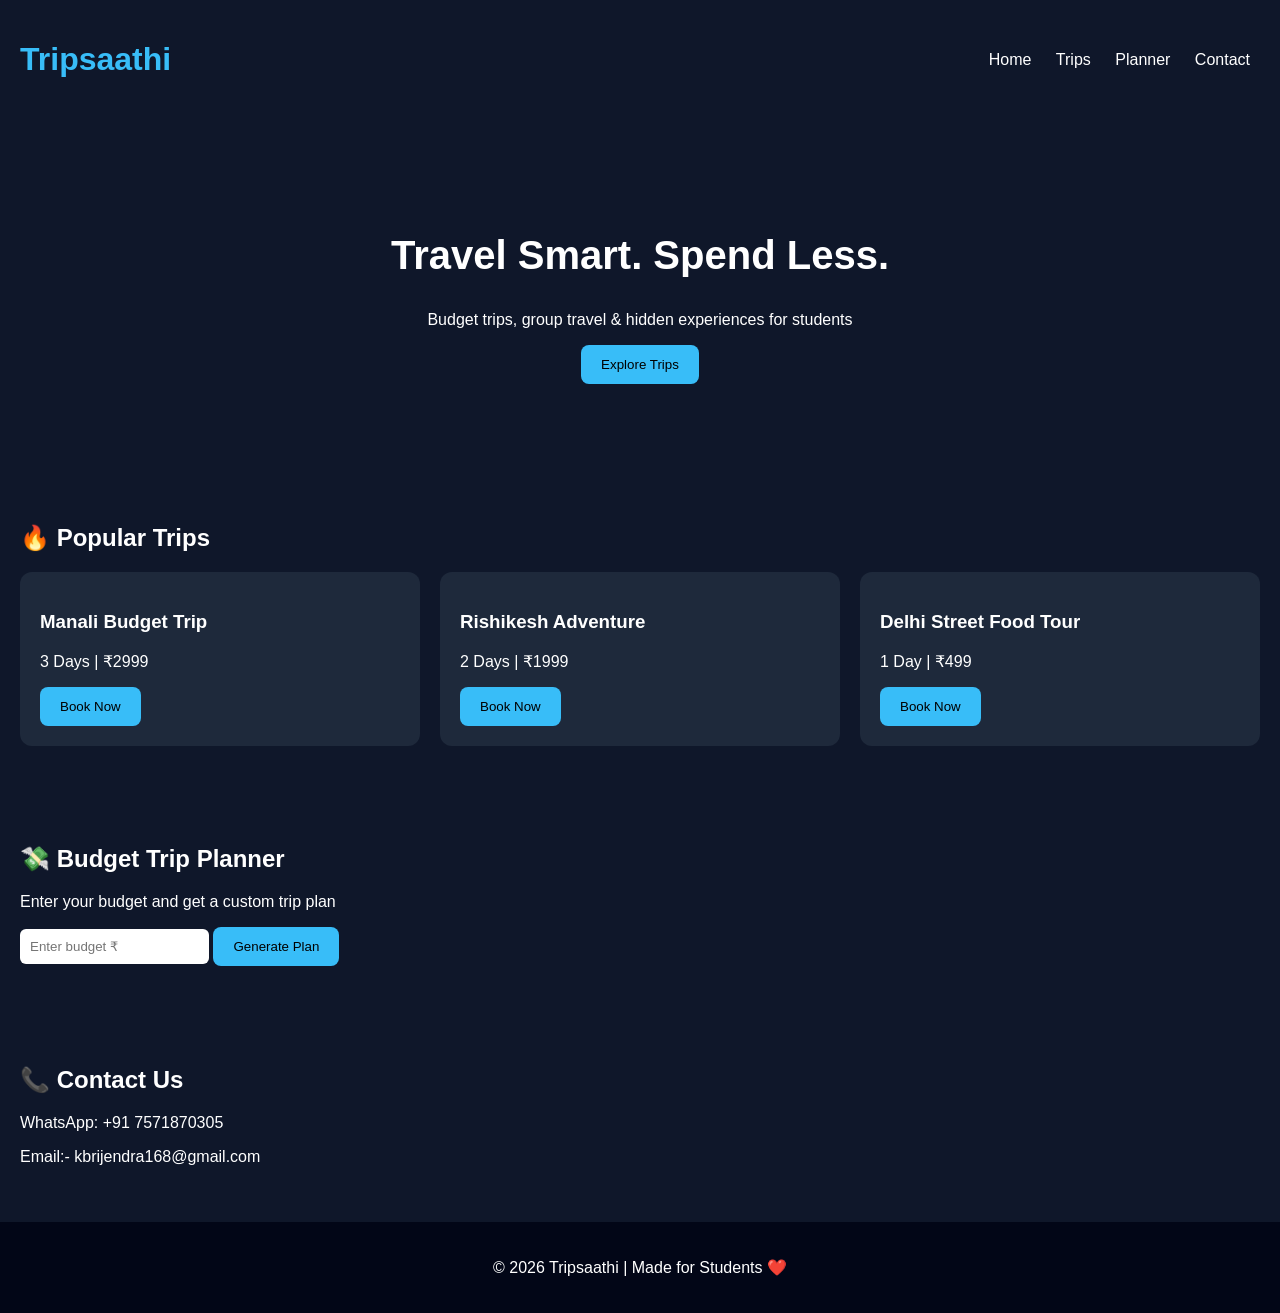
==== index.html @ 3ed3dc1b "Add files via upload" ====
<!DOCTYPE html>
<html lang="en">
<head>
  <meta charset="UTF-8">
  <meta name="viewport" content="width=device-width, initial-scale=1.0">
  <title>Tripsaathi - Travel Smart, Spend Less</title>
  <style>
    body { margin:0; font-family: Arial, sans-serif; background:#0f172a; color:white; }
    header { padding:20px; display:flex; justify-content:space-between; align-items:center; }
    header h1 { color:#38bdf8; }
    nav a { color:white; margin:0 10px; text-decoration:none; }
    .hero { text-align:center; padding:80px 20px; }
    .hero h2 { font-size:40px; }
    .btn { background:#38bdf8; padding:12px 20px; border:none; color:black; border-radius:8px; cursor:pointer; }
    .section { padding:40px 20px; }
    .cards { display:grid; grid-template-columns:repeat(auto-fit,minmax(250px,1fr)); gap:20px; }
    .card { background:#1e293b; padding:20px; border-radius:12px; }
    footer { text-align:center; padding:20px; background:#020617; }
  </style>
</head>
<body>

<header>
  <h1>Tripsaathi</h1>
  <nav>
    <a href="#">Home</a>
    <a href="#trips">Trips</a>
    <a href="#planner">Planner</a>
    <a href="#contact">Contact</a>
  </nav>
</header>

<section class="hero">
   <h2>Travel Smart. Spend Less.</h2>
  <p>Budget trips, group travel & hidden experiences for students</p>
  <button class="btn">Explore Trips</button>
</section>

<section class="section" id="trips">
  <h2>🔥 Popular Trips</h2>
  <div class="cards">
    <div class="card">
      <h3>Manali Budget Trip</h3>
      <p>3 Days | ₹2999</p>
      <button class="btn">Book Now</button>
    </div>
    <div class="card">
      <h3>Rishikesh Adventure</h3>
      <p>2 Days | ₹1999</p>
      <button class="btn">Book Now</button>
    </div>
    <div class="card">
      <h3>Delhi Street Food Tour</h3>
      <p>1 Day | ₹499</p>
      <button class="btn">Book Now</button>
    </div>
  </div>
</section>

<section class="section" id="planner">
  <h2>💸 Budget Trip Planner</h2>
  <p>Enter your budget and get a custom trip plan</p>
  <input type="number" placeholder="Enter budget ₹" style="padding:10px;border-radius:6px;border:none;">
    <button class="btn">Generate Plan</button>
</section>

<section class="section" id="contact">
  <h2>📞 Contact Us</h2>
  <p>WhatsApp: +91 7571870305</p>
  <p>Email:- kbrijendra168@gmail.com</p>
</section>

<footer>
  <p>© 2026 Tripsaathi | Made for Students ❤️</p>
</footer>

</body>
</html>
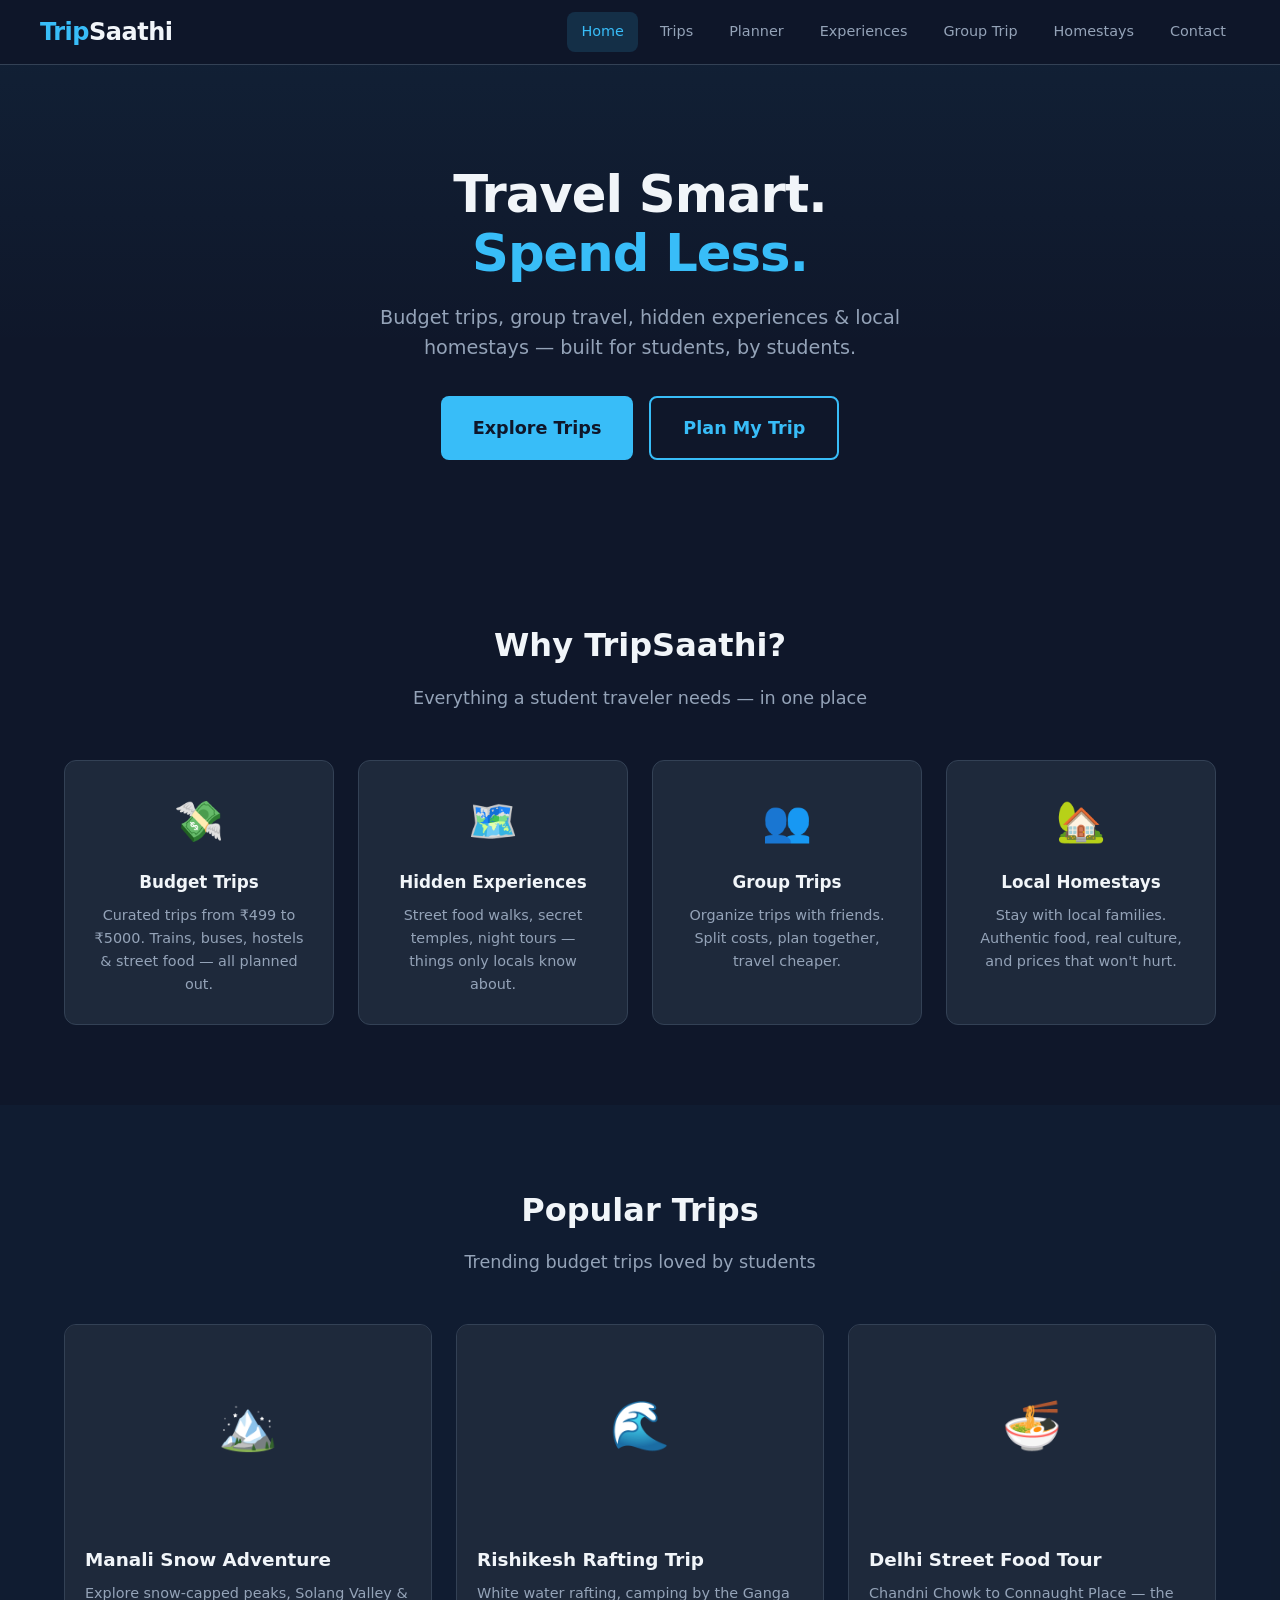
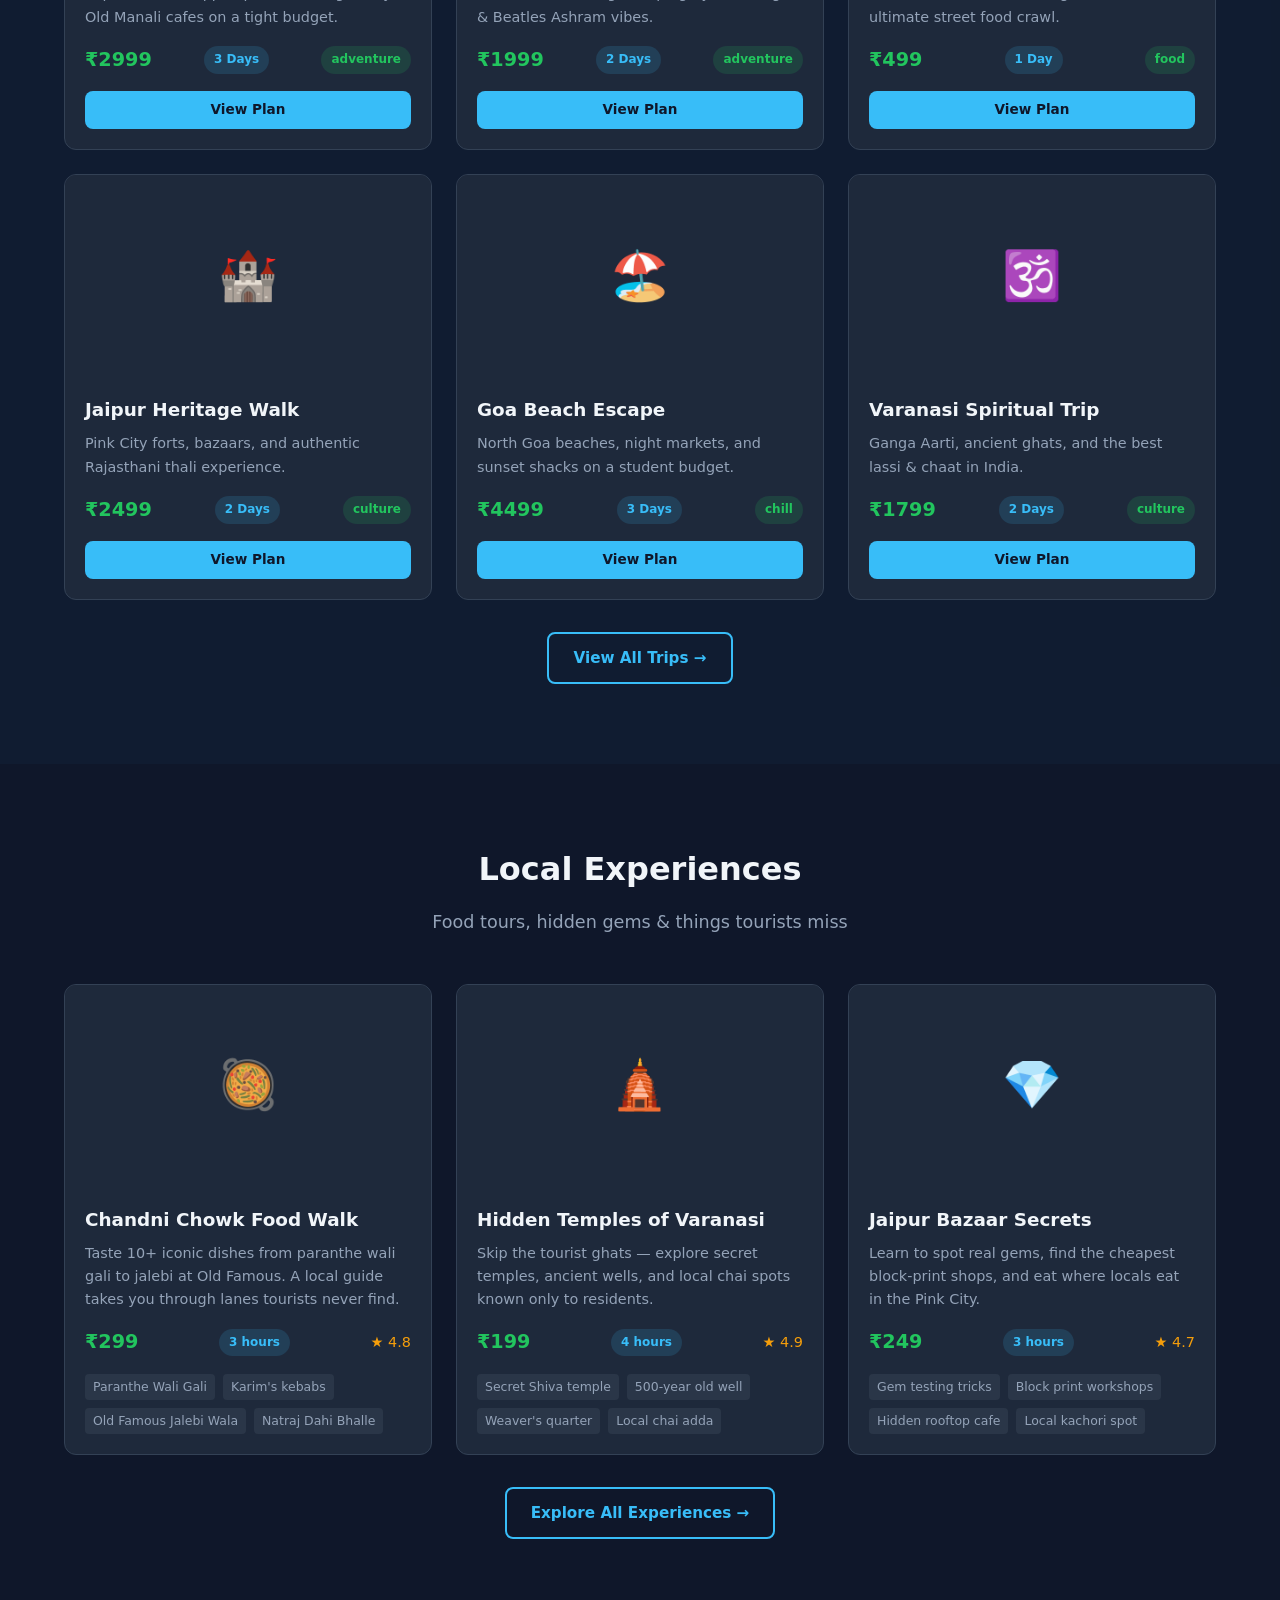
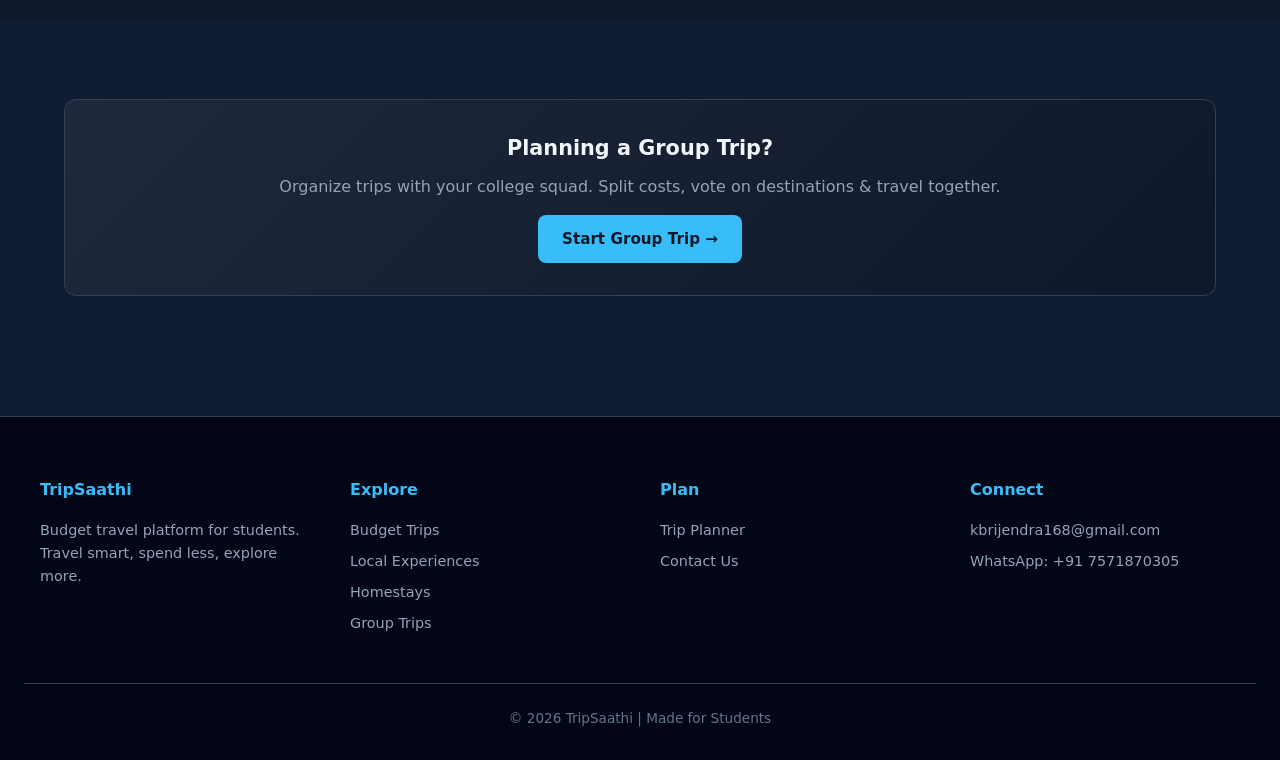
==== commit c7a1ded2: "Local tour guide and budget trip planner ideas (69d0449b8a0a2229f6dcce42)" ====
--- a/index.html
+++ b/index.html
@@ -1,79 +1,150 @@
-<!DOCTYPE html>
-<html lang="en">
-<head>
-  <meta charset="UTF-8">
-  <meta name="viewport" content="width=device-width, initial-scale=1.0">
-  <title>Tripsaathi - Travel Smart, Spend Less</title>
-  <style>
-    body { margin:0; font-family: Arial, sans-serif; background:#0f172a; color:white; }
-    header { padding:20px; display:flex; justify-content:space-between; align-items:center; }
-    header h1 { color:#38bdf8; }
-    nav a { color:white; margin:0 10px; text-decoration:none; }
-    .hero { text-align:center; padding:80px 20px; }
-    .hero h2 { font-size:40px; }
-    .btn { background:#38bdf8; padding:12px 20px; border:none; color:black; border-radius:8px; cursor:pointer; }
-    .section { padding:40px 20px; }
-    .cards { display:grid; grid-template-columns:repeat(auto-fit,minmax(250px,1fr)); gap:20px; }
-    .card { background:#1e293b; padding:20px; border-radius:12px; }
-    footer { text-align:center; padding:20px; background:#020617; }
-  </style>
-</head>
-<body>
-
-<header>
-  <h1>Tripsaathi</h1>
-  <nav>
-    <a href="#">Home</a>
-    <a href="#trips">Trips</a>
-    <a href="#planner">Planner</a>
-    <a href="#contact">Contact</a>
-  </nav>
-</header>
-
-<section class="hero">
-   <h2>Travel Smart. Spend Less.</h2>
-  <p>Budget trips, group travel & hidden experiences for students</p>
-  <button class="btn">Explore Trips</button>
-</section>
-
-<section class="section" id="trips">
-  <h2>🔥 Popular Trips</h2>
-  <div class="cards">
-    <div class="card">
-      <h3>Manali Budget Trip</h3>
-      <p>3 Days | ₹2999</p>
-      <button class="btn">Book Now</button>
-    </div>
-    <div class="card">
-      <h3>Rishikesh Adventure</h3>
-      <p>2 Days | ₹1999</p>
-      <button class="btn">Book Now</button>
-    </div>
-    <div class="card">
-      <h3>Delhi Street Food Tour</h3>
-      <p>1 Day | ₹499</p>
-      <button class="btn">Book Now</button>
-    </div>
-  </div>
-</section>
-
-<section class="section" id="planner">
-  <h2>💸 Budget Trip Planner</h2>
-  <p>Enter your budget and get a custom trip plan</p>
-  <input type="number" placeholder="Enter budget ₹" style="padding:10px;border-radius:6px;border:none;">
-    <button class="btn">Generate Plan</button>
-</section>
-
-<section class="section" id="contact">
-  <h2>📞 Contact Us</h2>
-  <p>WhatsApp: +91 7571870305</p>
-  <p>Email:- kbrijendra168@gmail.com</p>
-</section>
-
-<footer>
-  <p>© 2026 Tripsaathi | Made for Students ❤️</p>
-</footer>
-
-</body>
-</html>
- +<!DOCTYPE html>
+<html lang="en">
+<head>
+  <meta charset="UTF-8">
+  <meta name="viewport" content="width=device-width, initial-scale=1.0">
+  <title>TripSaathi - Travel Smart, Spend Less</title>
+  <link rel="stylesheet" href="css/style.css">
+</head>
+<body>
+
+<header class="header">
+  <div class="header-inner">
+    <a href="index.html" class="logo">Trip<span>Saathi</span></a>
+    <button class="mobile-toggle" aria-label="Menu">&#9776;</button>
+    <nav class="nav">
+      <a href="index.html" class="active">Home</a>
+      <a href="trips.html">Trips</a>
+      <a href="planner.html">Planner</a>
+      <a href="experiences.html">Experiences</a>
+      <a href="group.html">Group Trip</a>
+      <a href="homestays.html">Homestays</a>
+      <a href="contact.html">Contact</a>
+    </nav>
+  </div>
+</header>
+
+<section class="hero">
+  <div class="container">
+    <h1>Travel Smart.<br><span class="highlight">Spend Less.</span></h1>
+    <p>Budget trips, group travel, hidden experiences & local homestays — built for students, by students.</p>
+    <div class="hero-actions">
+      <a href="trips.html" class="btn btn-primary btn-lg">Explore Trips</a>
+      <a href="planner.html" class="btn btn-outline btn-lg">Plan My Trip</a>
+    </div>
+  </div>
+</section>
+
+<section class="section">
+  <div class="container">
+    <div class="section-header">
+      <h2>Why TripSaathi?</h2>
+      <p>Everything a student traveler needs — in one place</p>
+    </div>
+    <div class="feature-grid">
+      <div class="feature-item">
+        <div class="feature-icon">💸</div>
+        <h3>Budget Trips</h3>
+        <p>Curated trips from ₹499 to ₹5000. Trains, buses, hostels & street food — all planned out.</p>
+      </div>
+      <div class="feature-item">
+        <div class="feature-icon">🗺️</div>
+        <h3>Hidden Experiences</h3>
+        <p>Street food walks, secret temples, night tours — things only locals know about.</p>
+      </div>
+      <div class="feature-item">
+        <div class="feature-icon">👥</div>
+        <h3>Group Trips</h3>
+        <p>Organize trips with friends. Split costs, plan together, travel cheaper.</p>
+      </div>
+      <div class="feature-item">
+        <div class="feature-icon">🏡</div>
+        <h3>Local Homestays</h3>
+        <p>Stay with local families. Authentic food, real culture, and prices that won't hurt.</p>
+      </div>
+    </div>
+  </div>
+</section>
+
+<section class="section" style="background: rgba(56, 189, 248, 0.03);">
+  <div class="container">
+    <div class="section-header">
+      <h2>Popular Trips</h2>
+      <p>Trending budget trips loved by students</p>
+    </div>
+    <div class="card-grid" id="popular-trips"></div>
+    <div class="text-center mt-4">
+      <a href="trips.html" class="btn btn-outline">View All Trips →</a>
+    </div>
+  </div>
+</section>
+
+<section class="section">
+  <div class="container">
+    <div class="section-header">
+      <h2>Local Experiences</h2>
+      <p>Food tours, hidden gems & things tourists miss</p>
+    </div>
+    <div class="card-grid" id="featured-experiences"></div>
+    <div class="text-center mt-4">
+      <a href="experiences.html" class="btn btn-outline">Explore All Experiences →</a>
+    </div>
+  </div>
+</section>
+
+<section class="section" style="background: rgba(56, 189, 248, 0.03);">
+  <div class="container">
+    <div class="group-banner">
+      <h3>Planning a Group Trip?</h3>
+      <p>Organize trips with your college squad. Split costs, vote on destinations & travel together.</p>
+      <a href="group.html" class="btn btn-primary mt-2">Start Group Trip →</a>
+    </div>
+  </div>
+</section>
+
+<footer class="footer">
+  <div class="footer-grid">
+    <div class="footer-col">
+      <h4>TripSaathi</h4>
+      <p>Budget travel platform for students. Travel smart, spend less, explore more.</p>
+    </div>
+    <div class="footer-col">
+      <h4>Explore</h4>
+      <a href="trips.html">Budget Trips</a>
+      <a href="experiences.html">Local Experiences</a>
+      <a href="homestays.html">Homestays</a>
+      <a href="group.html">Group Trips</a>
+    </div>
+    <div class="footer-col">
+      <h4>Plan</h4>
+      <a href="planner.html">Trip Planner</a>
+      <a href="contact.html">Contact Us</a>
+    </div>
+    <div class="footer-col">
+      <h4>Connect</h4>
+      <a href="mailto:kbrijendra168@gmail.com">kbrijendra168@gmail.com</a>
+      <a href="https://wa.me/917571870305">WhatsApp: +91 7571870305</a>
+    </div>
+  </div>
+  <div class="footer-bottom">
+    <p>&copy; 2026 TripSaathi | Made for Students</p>
+  </div>
+</footer>
+
+<script src="js/app.js"></script>
+<script>
+  // Render popular trips (first 6)
+  var popularGrid = document.getElementById('popular-trips');
+  tripData.slice(0, 6).forEach(function(trip) {
+    popularGrid.innerHTML += renderTripCard(trip);
+  });
+
+  // Render featured experiences (first 3)
+  var expGrid = document.getElementById('featured-experiences');
+  experienceData.slice(0, 3).forEach(function(exp) {
+    expGrid.innerHTML += renderExperienceCard(exp);
+  });
+</script>
+
+</body>
+</html>
--- a/css/style.css
+++ b/css/style.css
@@ -0,0 +1,590 @@
+/* ===== TripSaathi Global Styles ===== */
+:root {
+  --bg-primary: #0f172a;
+  --bg-secondary: #1e293b;
+  --bg-card: #1e293b;
+  --bg-card-hover: #263348;
+  --accent: #38bdf8;
+  --accent-dark: #0ea5e9;
+  --accent-glow: rgba(56, 189, 248, 0.15);
+  --text-primary: #f1f5f9;
+  --text-secondary: #94a3b8;
+  --text-muted: #64748b;
+  --success: #22c55e;
+  --warning: #f59e0b;
+  --danger: #ef4444;
+  --border: #334155;
+  --radius: 12px;
+  --radius-sm: 8px;
+  --shadow: 0 4px 24px rgba(0,0,0,0.3);
+  --transition: 0.3s ease;
+}
+
+* { margin: 0; padding: 0; box-sizing: border-box; }
+
+body {
+  font-family: 'Segoe UI', system-ui, -apple-system, sans-serif;
+  background: var(--bg-primary);
+  color: var(--text-primary);
+  line-height: 1.6;
+  min-height: 100vh;
+}
+
+a { color: var(--accent); text-decoration: none; transition: color var(--transition); }
+a:hover { color: var(--accent-dark); }
+
+img { max-width: 100%; height: auto; }
+
+/* ===== Header / Navigation ===== */
+.header {
+  position: sticky;
+  top: 0;
+  z-index: 100;
+  background: rgba(15, 23, 42, 0.95);
+  backdrop-filter: blur(12px);
+  border-bottom: 1px solid var(--border);
+  padding: 0 24px;
+}
+
+.header-inner {
+  max-width: 1200px;
+  margin: 0 auto;
+  display: flex;
+  justify-content: space-between;
+  align-items: center;
+  height: 64px;
+}
+
+.logo {
+  font-size: 1.5rem;
+  font-weight: 800;
+  color: var(--accent);
+  letter-spacing: -0.5px;
+}
+
+.logo span { color: var(--text-primary); }
+
+.nav { display: flex; gap: 8px; align-items: center; }
+
+.nav a {
+  color: var(--text-secondary);
+  padding: 8px 14px;
+  border-radius: var(--radius-sm);
+  font-size: 0.9rem;
+  font-weight: 500;
+  transition: all var(--transition);
+}
+
+.nav a:hover,
+.nav a.active {
+  color: var(--accent);
+  background: var(--accent-glow);
+}
+
+.mobile-toggle {
+  display: none;
+  background: none;
+  border: none;
+  color: var(--text-primary);
+  font-size: 1.5rem;
+  cursor: pointer;
+  padding: 4px;
+}
+
+/* ===== Buttons ===== */
+.btn {
+  display: inline-flex;
+  align-items: center;
+  gap: 8px;
+  padding: 12px 24px;
+  border: none;
+  border-radius: var(--radius-sm);
+  font-size: 0.95rem;
+  font-weight: 600;
+  cursor: pointer;
+  transition: all var(--transition);
+  text-decoration: none;
+}
+
+.btn-primary {
+  background: var(--accent);
+  color: #0f172a;
+}
+
+.btn-primary:hover {
+  background: var(--accent-dark);
+  color: #0f172a;
+  transform: translateY(-2px);
+  box-shadow: 0 4px 16px rgba(56, 189, 248, 0.3);
+}
+
+.btn-outline {
+  background: transparent;
+  color: var(--accent);
+  border: 2px solid var(--accent);
+}
+
+.btn-outline:hover {
+  background: var(--accent);
+  color: #0f172a;
+}
+
+.btn-sm { padding: 8px 16px; font-size: 0.85rem; }
+.btn-lg { padding: 16px 32px; font-size: 1.1rem; }
+
+/* ===== Layout ===== */
+.container {
+  max-width: 1200px;
+  margin: 0 auto;
+  padding: 0 24px;
+}
+
+.section {
+  padding: 80px 24px;
+}
+
+.section-header {
+  text-align: center;
+  margin-bottom: 48px;
+}
+
+.section-header h2 {
+  font-size: 2rem;
+  margin-bottom: 12px;
+}
+
+.section-header p {
+  color: var(--text-secondary);
+  font-size: 1.1rem;
+  max-width: 600px;
+  margin: 0 auto;
+}
+
+/* ===== Hero ===== */
+.hero {
+  text-align: center;
+  padding: 100px 24px 80px;
+  background: linear-gradient(180deg, rgba(56, 189, 248, 0.05) 0%, transparent 60%);
+}
+
+.hero h1 {
+  font-size: 3.2rem;
+  font-weight: 800;
+  line-height: 1.15;
+  margin-bottom: 20px;
+  letter-spacing: -1px;
+}
+
+.hero h1 .highlight {
+  color: var(--accent);
+}
+
+.hero p {
+  font-size: 1.2rem;
+  color: var(--text-secondary);
+  max-width: 560px;
+  margin: 0 auto 32px;
+}
+
+.hero-actions {
+  display: flex;
+  gap: 16px;
+  justify-content: center;
+  flex-wrap: wrap;
+}
+
+/* ===== Cards ===== */
+.card-grid {
+  display: grid;
+  grid-template-columns: repeat(auto-fill, minmax(300px, 1fr));
+  gap: 24px;
+  max-width: 1200px;
+  margin: 0 auto;
+}
+
+.card {
+  background: var(--bg-card);
+  border-radius: var(--radius);
+  overflow: hidden;
+  border: 1px solid var(--border);
+  transition: all var(--transition);
+}
+
+.card:hover {
+  transform: translateY(-4px);
+  box-shadow: var(--shadow);
+  border-color: var(--accent);
+}
+
+.card-img {
+  width: 100%;
+  height: 200px;
+  object-fit: cover;
+  background: var(--bg-secondary);
+  display: flex;
+  align-items: center;
+  justify-content: center;
+  font-size: 3rem;
+}
+
+.card-body { padding: 20px; }
+
+.card-body h3 {
+  font-size: 1.15rem;
+  margin-bottom: 8px;
+}
+
+.card-body p {
+  color: var(--text-secondary);
+  font-size: 0.9rem;
+  margin-bottom: 16px;
+}
+
+.card-meta {
+  display: flex;
+  justify-content: space-between;
+  align-items: center;
+  flex-wrap: wrap;
+  gap: 8px;
+}
+
+.price {
+  font-size: 1.2rem;
+  font-weight: 700;
+  color: var(--success);
+}
+
+.tag {
+  display: inline-block;
+  padding: 4px 10px;
+  background: var(--accent-glow);
+  color: var(--accent);
+  border-radius: 20px;
+  font-size: 0.75rem;
+  font-weight: 600;
+}
+
+.tag-success { background: rgba(34,197,94,0.15); color: var(--success); }
+.tag-warning { background: rgba(245,158,11,0.15); color: var(--warning); }
+
+/* ===== Forms ===== */
+.form-group {
+  margin-bottom: 20px;
+}
+
+.form-group label {
+  display: block;
+  margin-bottom: 6px;
+  font-weight: 600;
+  font-size: 0.9rem;
+  color: var(--text-secondary);
+}
+
+.form-control {
+  width: 100%;
+  padding: 12px 16px;
+  background: var(--bg-secondary);
+  border: 1px solid var(--border);
+  border-radius: var(--radius-sm);
+  color: var(--text-primary);
+  font-size: 0.95rem;
+  transition: border-color var(--transition);
+}
+
+.form-control:focus {
+  outline: none;
+  border-color: var(--accent);
+  box-shadow: 0 0 0 3px var(--accent-glow);
+}
+
+select.form-control {
+  appearance: none;
+  background-image: url("data:image/svg+xml,%3Csvg xmlns='http://www.w3.org/2000/svg' width='12' height='12' viewBox='0 0 12 12'%3E%3Cpath fill='%2394a3b8' d='M6 8L1 3h10z'/%3E%3C/svg%3E");
+  background-repeat: no-repeat;
+  background-position: right 14px center;
+  padding-right: 36px;
+}
+
+textarea.form-control {
+  min-height: 120px;
+  resize: vertical;
+}
+
+.form-row {
+  display: grid;
+  grid-template-columns: 1fr 1fr;
+  gap: 16px;
+}
+
+/* ===== Feature Grid ===== */
+.feature-grid {
+  display: grid;
+  grid-template-columns: repeat(auto-fill, minmax(260px, 1fr));
+  gap: 24px;
+  max-width: 1200px;
+  margin: 0 auto;
+}
+
+.feature-item {
+  background: var(--bg-card);
+  padding: 28px;
+  border-radius: var(--radius);
+  border: 1px solid var(--border);
+  text-align: center;
+  transition: all var(--transition);
+}
+
+.feature-item:hover {
+  border-color: var(--accent);
+  transform: translateY(-2px);
+}
+
+.feature-icon {
+  font-size: 2.5rem;
+  margin-bottom: 16px;
+}
+
+.feature-item h3 {
+  margin-bottom: 8px;
+  font-size: 1.05rem;
+}
+
+.feature-item p {
+  color: var(--text-secondary);
+  font-size: 0.9rem;
+}
+
+/* ===== Trip Planner ===== */
+.planner-box {
+  max-width: 700px;
+  margin: 0 auto;
+  background: var(--bg-card);
+  padding: 36px;
+  border-radius: var(--radius);
+  border: 1px solid var(--border);
+}
+
+.budget-range {
+  display: flex;
+  align-items: center;
+  gap: 16px;
+  margin-bottom: 8px;
+}
+
+.budget-range input[type="range"] {
+  flex: 1;
+  accent-color: var(--accent);
+  height: 6px;
+}
+
+.budget-display {
+  font-size: 1.8rem;
+  font-weight: 700;
+  color: var(--accent);
+  text-align: center;
+  margin-bottom: 24px;
+}
+
+.result-box {
+  background: var(--bg-primary);
+  border-radius: var(--radius-sm);
+  padding: 24px;
+  margin-top: 24px;
+  border: 1px solid var(--border);
+}
+
+.result-box h3 { margin-bottom: 16px; color: var(--accent); }
+
+.itinerary-item {
+  display: flex;
+  gap: 16px;
+  padding: 14px 0;
+  border-bottom: 1px solid var(--border);
+}
+
+.itinerary-item:last-child { border-bottom: none; }
+
+.itinerary-icon { font-size: 1.5rem; flex-shrink: 0; }
+
+.itinerary-details h4 { font-size: 0.95rem; margin-bottom: 4px; }
+.itinerary-details p { font-size: 0.85rem; color: var(--text-secondary); }
+.itinerary-details .cost { color: var(--success); font-weight: 600; }
+
+/* ===== Experiences ===== */
+.experience-hero {
+  padding: 80px 24px 40px;
+  text-align: center;
+  background: linear-gradient(180deg, rgba(56, 189, 248, 0.08) 0%, transparent 100%);
+}
+
+.category-tabs {
+  display: flex;
+  gap: 12px;
+  justify-content: center;
+  flex-wrap: wrap;
+  margin-bottom: 40px;
+}
+
+.category-tab {
+  padding: 10px 20px;
+  border-radius: 24px;
+  background: var(--bg-secondary);
+  color: var(--text-secondary);
+  border: 1px solid var(--border);
+  cursor: pointer;
+  font-size: 0.9rem;
+  font-weight: 500;
+  transition: all var(--transition);
+}
+
+.category-tab:hover,
+.category-tab.active {
+  background: var(--accent);
+  color: #0f172a;
+  border-color: var(--accent);
+}
+
+/* ===== Homestay ===== */
+.rating {
+  color: var(--warning);
+  font-size: 0.9rem;
+}
+
+.amenities {
+  display: flex;
+  gap: 8px;
+  flex-wrap: wrap;
+  margin-top: 8px;
+}
+
+.amenity {
+  font-size: 0.78rem;
+  padding: 3px 8px;
+  background: rgba(148, 163, 184, 0.1);
+  border-radius: 4px;
+  color: var(--text-secondary);
+}
+
+/* ===== Group Trip ===== */
+.group-banner {
+  background: linear-gradient(135deg, var(--bg-secondary), var(--bg-primary));
+  border: 1px solid var(--border);
+  border-radius: var(--radius);
+  padding: 32px;
+  text-align: center;
+  margin-bottom: 40px;
+}
+
+.group-banner h3 { font-size: 1.3rem; margin-bottom: 8px; }
+.group-banner p { color: var(--text-secondary); }
+
+.steps {
+  display: grid;
+  grid-template-columns: repeat(auto-fill, minmax(220px, 1fr));
+  gap: 24px;
+  margin: 40px auto;
+  max-width: 1000px;
+}
+
+.step {
+  text-align: center;
+  padding: 24px;
+}
+
+.step-number {
+  width: 48px;
+  height: 48px;
+  border-radius: 50%;
+  background: var(--accent);
+  color: #0f172a;
+  font-weight: 800;
+  font-size: 1.2rem;
+  display: flex;
+  align-items: center;
+  justify-content: center;
+  margin: 0 auto 16px;
+}
+
+.step h4 { margin-bottom: 6px; }
+.step p { color: var(--text-secondary); font-size: 0.88rem; }
+
+/* ===== Footer ===== */
+.footer {
+  background: #020617;
+  border-top: 1px solid var(--border);
+  padding: 60px 24px 30px;
+}
+
+.footer-grid {
+  max-width: 1200px;
+  margin: 0 auto;
+  display: grid;
+  grid-template-columns: repeat(auto-fill, minmax(220px, 1fr));
+  gap: 40px;
+  margin-bottom: 40px;
+}
+
+.footer-col h4 {
+  color: var(--accent);
+  margin-bottom: 16px;
+  font-size: 1rem;
+}
+
+.footer-col p,
+.footer-col a {
+  color: var(--text-secondary);
+  font-size: 0.9rem;
+  display: block;
+  margin-bottom: 8px;
+}
+
+.footer-col a:hover { color: var(--accent); }
+
+.footer-bottom {
+  text-align: center;
+  padding-top: 24px;
+  border-top: 1px solid var(--border);
+  color: var(--text-muted);
+  font-size: 0.85rem;
+}
+
+/* ===== Responsive ===== */
+@media (max-width: 768px) {
+  .hero h1 { font-size: 2rem; }
+  .hero p { font-size: 1rem; }
+  .section { padding: 48px 16px; }
+  .form-row { grid-template-columns: 1fr; }
+  .card-grid { grid-template-columns: 1fr; }
+
+  .nav {
+    display: none;
+    position: absolute;
+    top: 64px;
+    left: 0;
+    right: 0;
+    background: rgba(15, 23, 42, 0.98);
+    flex-direction: column;
+    padding: 16px;
+    border-bottom: 1px solid var(--border);
+  }
+
+  .nav.open { display: flex; }
+  .mobile-toggle { display: block; }
+
+  .footer-grid { grid-template-columns: 1fr 1fr; }
+}
+
+@media (max-width: 480px) {
+  .hero h1 { font-size: 1.6rem; }
+  .hero-actions { flex-direction: column; align-items: center; }
+  .footer-grid { grid-template-columns: 1fr; }
+  .steps { grid-template-columns: 1fr; }
+}
+
+/* ===== Utilities ===== */
+.text-center { text-align: center; }
+.mt-2 { margin-top: 16px; }
+.mt-4 { margin-top: 32px; }
+.mb-2 { margin-bottom: 16px; }
+.mb-4 { margin-bottom: 32px; }
+.hidden { display: none; }
